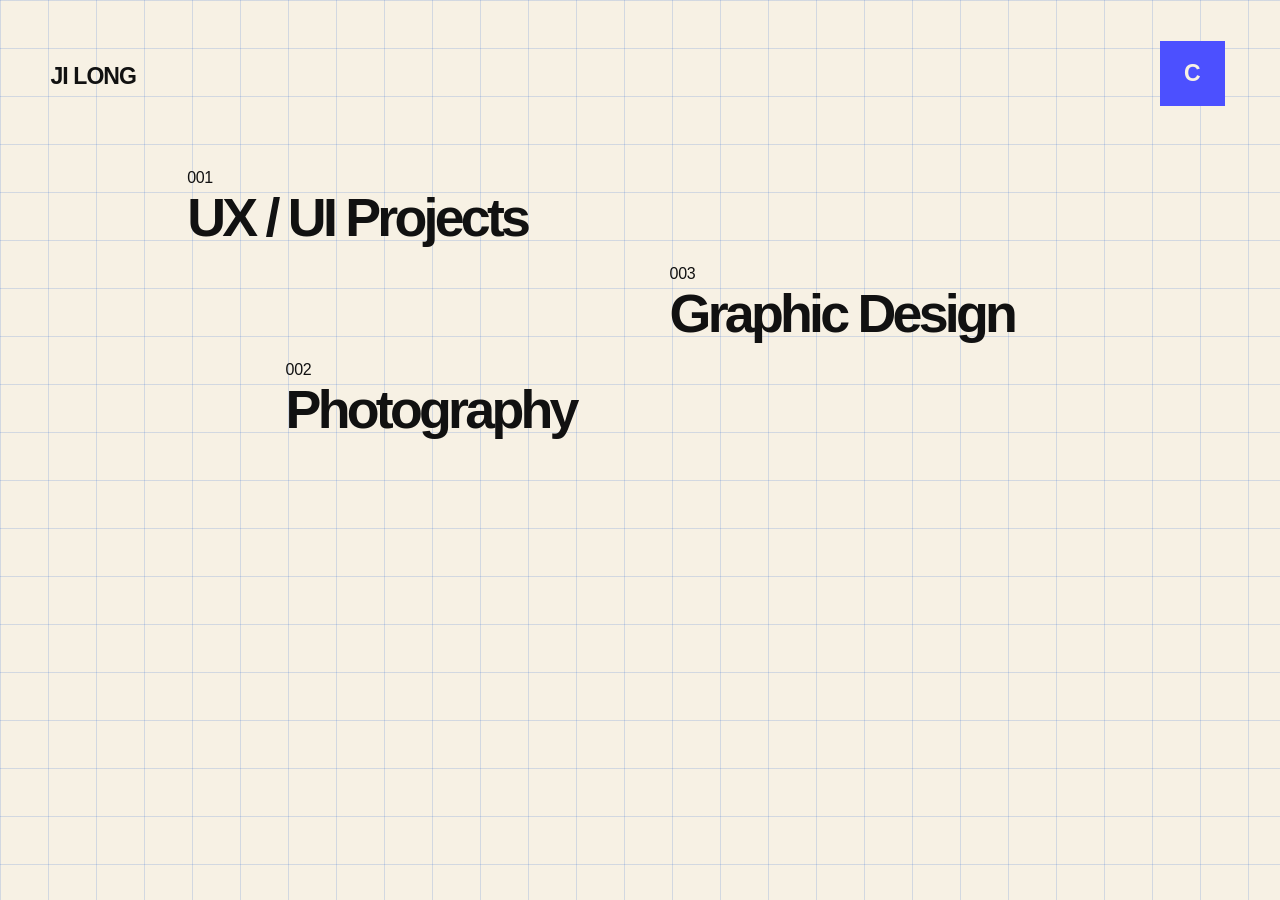
==== index.html @ 4d93b1fd "Upload portfolio.com" ====
<!doctype html>
<html lang="en">
  <head>
    <meta charset="UTF-8" />
    <meta name="viewport" content="width=device-width, initial-scale=1.0" />
    <title>Ji Long Portfolio</title>
    <link rel="stylesheet" href="./css/main.css" />
  </head>
  <body>
    <header class="site-header">
      <a href="index.html" class="site-logo" aria-label="Go to homepage">
        JI LONG
      </a>

      <a
        class="contact-button"
        href="mailto:lony98.a@gmail.com"
        aria-label="Contact Ji Long"
      >
        <span>C</span>
      </a>
    </header>

    <main class="home-page">
      <section class="home-field" aria-label="Portfolio sections">
        <a class="home-entry home-entry--ux" href="ux-ui.html" data-transition>
          <span class="entry-index">001</span>
          <span class="entry-title">UX / UI Projects</span>
        </a>

        <a class="home-entry home-entry--photo" href="photography.html">
          <span class="entry-index">002</span>
          <span class="entry-title">Photography</span>
        </a>

        <a
          class="home-entry home-entry--graphic"
          href="graphic-design.html"
          data-transition
        >
          <span class="entry-index">003</span>
          <span class="entry-title">Graphic Design</span>
        </a>

        <!-- <a class="home-entry home-entry--about" href="about.html">
          <span class="entry-index">004</span>
          <span class="entry-title">Social Media Manegement</span>
        </a> -->
      </section>
    </main>

    <script src="./js/main.js"></script>
  </body>
</html>
---- css/main.css ----
@charset "UTF-8";
/* ================================
   Main SCSS Entry
   这个文件只负责汇总，不建议直接在这里写大量样式。
   编译后输出到：css/main.css
================================ */
/* ================================
   Design Tokens
   全站统一设计变量：颜色、字体、网格、字号、动画时间
================================ */
:root {
  /* Colors */
  --color-bg: #f7f1e4;
  --color-text: #111111;
  --color-muted: rgba(17, 17, 17, 0.62);
  --color-grid: rgba(45, 100, 210, 0.18);
  --color-blue: #4c50ff;
  /* Font family */
  --font-main: "General Sans", "Inter", "Helvetica Neue", Arial, sans-serif;
  /* Layout */
  --grid-size: 48px;
  --contact-size: calc(var(--grid-size) * 1.35);
  /* Font sizes */
  --font-size-hero: clamp(4rem, 9vw, 9rem);
  --entry-title: clamp(2.8rem, 4.2vw, 4.8rem);
  --small-text: clamp(0.9rem, 1.25vw, 1.15rem);
  --font-size-meta: clamp(0.72rem, 0.75vw, 0.8rem);
  /* Transitions */
  --transition-fast: 180ms ease;
  --transition-slow: 600ms cubic-bezier(0.16, 1, 0.3, 1);
}

/* ================================
   SCSS aliases
   保留 $ 变量，方便旧页面继续使用
================================ */
@media (max-width: 900px) {
  :root {
    --grid-size: 36px;
    --contact-size: calc(var(--grid-size) * 1.35);
  }
}
@media (max-width: 560px) {
  :root {
    --grid-size: 32px;
  }
}
/* ================================
   Reset
   基础重置：避免不同浏览器默认样式影响布局
================================ */
*,
*::before,
*::after {
  box-sizing: border-box;
}

html {
  min-height: 100%;
  scroll-behavior: smooth;
}

/* ================================
   Base
   全站基础样式：body、链接、选中文字、减少动画偏好
================================ */
body {
  margin: 0;
  min-height: 100vh;
  color: var(--color-text);
  font-family: var(--font-main);
  background-color: var(--color-bg);
  background-image: linear-gradient(var(--color-grid) 1px, transparent 1px), linear-gradient(90deg, var(--color-grid) 1px, transparent 1px);
  background-size: var(--grid-size) var(--grid-size);
  overflow-x: hidden;
}

a {
  color: inherit;
  text-decoration: none;
}

::-moz-selection {
  background: var(--color-blue);
  color: var(--color-bg);
}

::selection {
  background: var(--color-blue);
  color: var(--color-bg);
}

@media (prefers-reduced-motion: reduce) {
  html {
    scroll-behavior: auto;
  }
}
/* ================================
   Header
   全站共用顶部区域：logo 与右上角 contact button 容器
================================ */
.site-header {
  position: fixed;
  inset: 0 0 auto 0;
  z-index: 30;
  width: 100%;
  height: calc(var(--grid-size) * 2.5);
  pointer-events: none;
}

.site-logo {
  position: absolute;
  top: calc(var(--grid-size) * 1.35);
  left: calc(var(--grid-size) * 1.05);
  display: inline-flex;
  align-items: center;
  justify-content: center;
  color: var(--color-text);
  font-size: calc(var(--grid-size) * 0.48);
  font-weight: 700;
  letter-spacing: -0.04em;
  line-height: 1;
  text-transform: uppercase;
  pointer-events: auto;
}

@media (max-width: 900px) {
  .site-header {
    height: calc(var(--grid-size) * 3.2);
  }
  .site-logo {
    top: calc(var(--grid-size) * 1.2);
    left: var(--grid-size);
    font-size: calc(var(--grid-size) * 0.38);
  }
}
@media (max-width: 560px) {
  .site-logo {
    left: var(--grid-size);
  }
}
/* ================================
   Contact Button
   全站共用组件：右上角 contact 按钮与 hover 动画
================================ */
.contact-button {
  position: absolute;
  top: calc(var(--grid-size) * 0.85);
  right: calc(var(--grid-size) * 1.15);
  width: var(--contact-size);
  height: var(--contact-size);
  display: flex;
  align-items: center;
  justify-content: center;
  overflow: hidden;
  border: 1px solid var(--color-blue);
  color: var(--color-bg);
  font-size: calc(var(--grid-size) * 0.48);
  font-weight: 700;
  line-height: 1;
  text-transform: uppercase;
  transition: color var(--transition-slow);
  pointer-events: auto;
}

.contact-button::before {
  content: "";
  position: absolute;
  inset: 0;
  z-index: -1;
  background: var(--color-blue);
  transform: translateY(0);
  transition: transform var(--transition-slow);
}

.contact-button span {
  position: relative;
  z-index: 1;
}

.contact-button:hover {
  color: var(--color-blue);
}

.contact-button:hover::before {
  transform: translateY(-100%);
}

@media (max-width: 900px) {
  .contact-button {
    top: var(--grid-size);
    right: var(--grid-size);
  }
}
@media (max-width: 560px) {
  .contact-button {
    right: var(--grid-size);
  }
}
/* ================================
   Page Transition
   全站共用页面转场：鼠标位置方块扩展 / 新页面缩回
================================ */
.transition-block {
  position: fixed;
  z-index: 9999;
  left: var(--transition-x, 50vw);
  top: var(--transition-y, 50vh);
  width: var(--grid-size);
  height: var(--grid-size);
  background: var(--color-blue);
  pointer-events: none;
  transform: translate(-50%, -50%);
  transform-origin: center;
  will-change: left, top, width, height, opacity;
}

/* Leave: mouse position small block → fullscreen blue mask */
.transition-block.is-expanding {
  animation: block-expand 420ms cubic-bezier(0.76, 0, 0.24, 1) forwards;
}

/* Enter: keep the new page covered by a fullscreen blue mask first */
.transition-block.is-fullscreen {
  left: 50vw;
  top: 50vh;
  width: 120vw;
  height: 120vh;
  opacity: 1;
}

/* Enter: fullscreen blue mask → shrink back to the saved mouse position */
.transition-block.is-fullscreen.is-shrinking {
  animation: block-shrink 520ms cubic-bezier(0.76, 0, 0.24, 1) forwards;
}

@keyframes block-expand {
  from {
    left: var(--transition-x, 50vw);
    top: var(--transition-y, 50vh);
    width: var(--grid-size);
    height: var(--grid-size);
    opacity: 1;
  }
  to {
    left: 50vw;
    top: 50vh;
    width: 120vw;
    height: 120vh;
    opacity: 1;
  }
}
@keyframes block-shrink {
  from {
    left: 50vw;
    top: 50vh;
    width: 120vw;
    height: 120vh;
    opacity: 1;
  }
  to {
    left: var(--transition-x, 50vw);
    top: var(--transition-y, 50vh);
    width: var(--grid-size);
    height: var(--grid-size);
    opacity: 0;
  }
}
.is-entering-page .page-content {
  opacity: 0;
  transform: translateY(calc(var(--grid-size) * 0.45));
}

.page-content.is-visible {
  opacity: 1;
  transform: translateY(0);
  transition: opacity 520ms ease, transform 700ms cubic-bezier(0.16, 1, 0.3, 1);
}

.site-footer {
  position: relative;
  z-index: 1;
  min-height: 72vh;
  margin-top: calc(var(--grid-size) * 2.5);
  padding: calc(var(--grid-size) * 1.4) calc(var(--grid-size) * 1.2);
  color: var(--color-bg);
  background-color: var(--color-blue);
  overflow: hidden;
}

.site-footer::before {
  content: "";
  position: absolute;
  inset: 0;
  background-image: linear-gradient(rgba(247, 241, 228, 0.18) 1px, transparent 1px), linear-gradient(90deg, rgba(247, 241, 228, 0.18) 1px, transparent 1px);
  background-size: var(--grid-size) var(--grid-size);
  pointer-events: none;
  z-index: 0;
}

.footer-inner {
  position: relative;
  z-index: 1;
  min-height: calc(72vh - var(--grid-size) * 2.8);
  display: grid;
  grid-template-columns: 1.2fr 0.8fr;
  grid-template-rows: 1fr auto;
  -moz-column-gap: calc(var(--grid-size) * 2);
       column-gap: calc(var(--grid-size) * 2);
}

.footer-left {
  grid-column: 1;
  grid-row: 1/span 2;
  display: flex;
  flex-direction: column;
  justify-content: flex-end;
  gap: calc(var(--grid-size) * 1.2);
}

.footer-right {
  grid-column: 2;
  grid-row: 1;
  align-self: start;
  justify-self: end;
  width: min(420px, 100%);
  padding-top: calc(var(--grid-size) * 0.8);
}

.footer-label {
  margin: 0 0 calc(var(--grid-size) * 0.45);
  font-size: clamp(0.85rem, 1vw, 1rem);
  line-height: 1;
  letter-spacing: 0.22em;
  text-transform: uppercase;
  opacity: 0.72;
}

.footer-socials {
  display: flex;
  flex-direction: column;
  gap: calc(var(--grid-size) * 0.15);
}

.footer-socials a {
  display: inline-flex;
  align-items: center;
  gap: 0.35em;
  width: -moz-fit-content;
  width: fit-content;
  font-size: clamp(1.5rem, 2.2vw, 2.6rem);
  line-height: 1.1;
  font-weight: 800;
  letter-spacing: 0.14em;
  text-transform: uppercase;
  color: var(--color-bg);
  opacity: 0.86;
  transition: transform 180ms ease, opacity 180ms ease;
}

.footer-socials a:hover {
  transform: translateX(8px);
  opacity: 1;
}

.footer-socials span {
  font-size: 0.9em;
  line-height: 1;
}

.footer-copy {
  margin: 0;
  font-size: clamp(0.85rem, 1.1vw, 1.05rem);
  line-height: 1.2;
  letter-spacing: 0.24em;
  text-transform: uppercase;
  opacity: 0.78;
}

.footer-title {
  margin: 0;
  max-width: 11ch;
  font-size: clamp(4rem, 11vw, 13rem);
  line-height: 0.86;
  font-weight: 800;
  letter-spacing: -0.06em;
  color: var(--color-bg);
}

.reveal {
  opacity: 0;
  transform: translateY(32px);
  transition: opacity 0.8s ease, transform 0.8s ease;
  will-change: opacity, transform;
}

.reveal.is-visible {
  opacity: 1;
  transform: translateY(0);
}

.back-to-top {
  display: block;
  width: calc(22% - 4rem);
  max-width: none;
  margin: 3rem auto 0;
  padding: 1rem 1.5rem;
  border: none;
  border-radius: 0;
  background: var(--color-blue);
  color: var(--color-background);
  font-family: inherit;
  font-size: var(--small-text);
  color: white;
  font-weight: 700;
  line-height: 1;
  text-align: center;
  cursor: pointer;
  transition: transform 0.3s ease, background 0.3s ease, color 0.3s ease;
}

.back-to-top:hover {
  transform: translateY(-0.25rem);
  background: var(--color-background);
  color: var(--color-blue);
  outline: 1px solid var(--color-blue);
}

/* 手机版暂时不用 */
@media (max-width: 768px) {
  .back-to-top {
    display: none;
  }
}
/* ================================
   Home Page
   index.html 专属：首页作品入口的自由排版
================================ */
.home-page {
  min-height: 100vh;
  padding: 0;
}

.home-field {
  position: relative;
  min-height: 100vh;
}

.home-entry {
  position: absolute;
  display: inline-flex;
  flex-direction: column;
  gap: calc(var(--grid-size) * 0.12);
  padding: 0;
  border: 0;
  border-radius: 0;
  opacity: 0;
  transform: translateY(calc(var(--grid-size) * 0.55));
  animation: entry-rise 520ms cubic-bezier(0.16, 1, 0.3, 1) forwards;
  transition: transform var(--transition-slow);
}

.home-entry:hover {
  transform: translateY(calc(var(--grid-size) * -0.12));
}

.home-entry:hover .entry-index,
.home-entry:hover .entry-title {
  color: var(--color-blue);
}

.home-entry--ux {
  left: calc(var(--grid-size) * 3.9);
  top: calc(var(--grid-size) * 3.55);
  animation-delay: 80ms;
}

.home-entry--photo {
  left: calc(var(--grid-size) * 5.95);
  top: calc(var(--grid-size) * 7.55);
  animation-delay: 160ms;
}

.home-entry--graphic {
  left: calc(var(--grid-size) * 13.95);
  top: calc(var(--grid-size) * 5.55);
  animation-delay: 240ms;
}

.home-entry--about {
  left: calc(var(--grid-size) * 15.95);
  top: calc(var(--grid-size) * 9.55);
  animation-delay: 320ms;
}

.entry-index {
  font-size: var(--small-text);
  font-weight: 400;
  letter-spacing: -0.02em;
  line-height: 1;
  color: var(--color-text);
  transition: color var(--transition-fast);
}

.entry-title {
  font-size: var(--entry-title);
  font-weight: 700;
  line-height: 0.95;
  letter-spacing: -0.07em;
  transition: color var(--transition-fast);
}

.entry-desc {
  display: none;
}

.home-note {
  display: none;
}

@keyframes entry-rise {
  0% {
    opacity: 0;
    transform: translateY(calc(var(--grid-size) * 0.55));
  }
  100% {
    opacity: 1;
    transform: translateY(0);
  }
}
@media (prefers-reduced-motion: reduce) {
  .home-entry {
    opacity: 1;
    transform: none;
    animation: none;
  }
}
@media (max-width: 900px) {
  .home-page {
    padding: calc(var(--grid-size) * 4) var(--grid-size) var(--grid-size);
  }
  .home-field {
    min-height: auto;
    display: flex;
    flex-direction: column;
    gap: calc(var(--grid-size) * 0.75);
  }
  .home-entry,
  .home-entry--ux,
  .home-entry--photo,
  .home-entry--graphic,
  .home-entry--about {
    position: relative;
    left: auto;
    top: auto;
    width: 100%;
    padding: calc(var(--grid-size) * 0.45) 0;
    border-top: 1px solid rgba(17, 17, 17, 0.18);
  }
  .home-entry:last-of-type {
    border-bottom: 1px solid rgba(17, 17, 17, 0.18);
  }
}
/* ================================
   Main SCSS Entry
   这个文件只负责汇总，不建议直接在这里写大量样式。
   编译后输出到：css/main.css
================================ */
/* ================================
   Category / Project Index Page
   分类页共用：例如 ux-ui.html，未来也可用于 photography / graphic-design
================================ */
.project-index-page {
  background-color: var(--color-bg);
  background-image: none;
}

.project-index-page::before {
  content: "";
  position: fixed;
  inset: 0;
  background-image: linear-gradient(var(--color-grid) 1px, transparent 1px), linear-gradient(90deg, var(--color-grid) 1px, transparent 1px);
  background-size: var(--grid-size) var(--grid-size);
  pointer-events: none;
  z-index: 0;
}

.work-page {
  position: relative;
  z-index: 1;
  min-height: 100vh;
  padding: calc(var(--grid-size) * 3.2) calc(var(--grid-size) * 3.9) calc(var(--grid-size) * 1.5);
}

.back-button {
  border: 0;
  padding: 0;
  margin: 0;
  background: transparent;
  color: var(--color-blue);
  font-family: var(--font-main);
  font-size: clamp(2rem, 3vw, 3.2rem);
  line-height: 1;
  cursor: pointer;
  transition: transform 180ms ease, color 180ms ease;
}

.back-button:hover {
  transform: translateX(-6px);
  color: var(--color-text);
}

.back-button:focus-visible {
  outline: 2px solid var(--color-blue);
  outline-offset: 6px;
}

.work-hero h1 {
  margin: 0;
  color: var(--color-text);
  font-size: var(--font-size-hero);
  font-weight: 700;
  line-height: 0.9;
  letter-spacing: -0.08em;
}

.work-intro {
  max-width: calc(var(--grid-size) * 8);
  margin: calc(var(--grid-size) * 0.55) 0 0;
  color: var(--color-muted);
  font-size: var(--small-text);
  line-height: 1.4;
}

.project-list {
  position: relative;
  width: min(760px, 100%);
  margin-top: calc(var(--grid-size) * 1.8);
}

.project-row {
  display: grid;
  position: relative;
  grid-template-columns: calc(var(--grid-size) * 1.1) 1fr;
  padding: calc(var(--grid-size) * 0.35) 0;
  transition: color var(--transition-fast), transform var(--transition-slow);
}

.project-preview {
  position: fixed;
  /* 位置：更靠上、更靠右 */
  top: -15vh;
  right: -18vw;
  /* 尺寸：限制在一个稳定的方框里 */
  width: clamp(300px, 28vw, 460px);
  height: auto;
  -o-object-fit: cover;
     object-fit: cover;
  -o-object-position: center;
     object-position: center;
  pointer-events: none;
  z-index: 20;
  /* 方框视觉 */
  display: block;
  background: var(--color-bg);
  opacity: 0;
  clip-path: inset(0 100% 0 0);
  transition: clip-path 560ms cubic-bezier(0.16, 1, 0.3, 1), opacity 0ms linear 560ms;
}

.project-row:hover .project-preview {
  opacity: 1;
  clip-path: inset(0 0 0 0);
  transition: clip-path 560ms cubic-bezier(0.16, 1, 0.3, 1), opacity 0ms linear 0ms;
}

.project-row span {
  font-size: var(--small-text);
  font-weight: 400;
}

.project-row strong {
  font-size: var(--entry-title);
  line-height: 1;
  letter-spacing: -0.08em;
}

.project-row:hover {
  color: var(--color-blue);
  transform: translateX(calc(var(--grid-size) * 0.18));
}

@media (max-width: 900px) {
  .work-page {
    padding: calc(var(--grid-size) * 4) var(--grid-size) var(--grid-size);
  }
  .work-hero h1 {
    font-size: clamp(3rem, 18vw, 6rem);
  }
  .project-list {
    margin-top: calc(var(--grid-size) * 1.2);
  }
  .project-preview {
    display: none;
  }
}
.graphic-design-page {
  background-color: var(--color-bg);
  background-image: none;
}

.graphic-design-page::before {
  content: "";
  position: fixed;
  inset: 0;
  background-image: linear-gradient(var(--color-grid) 1px, transparent 1px), linear-gradient(90deg, var(--color-grid) 1px, transparent 1px);
  background-size: var(--grid-size) var(--grid-size);
  pointer-events: none;
  z-index: 0;
}

.graphic-page {
  position: relative;
  z-index: 1;
  min-height: 100vh;
  padding: calc(var(--grid-size) * 3.2) calc(var(--grid-size) * 1.9) calc(var(--grid-size) * 1.5);
}

.graphic-hero {
  display: grid;
  grid-template-columns: calc(var(--grid-size) * 2.2) minmax(0, 1fr);
  -moz-column-gap: calc(var(--grid-size) * 0.7);
       column-gap: calc(var(--grid-size) * 0.7);
  align-items: start;
  margin-bottom: calc(var(--grid-size) * 1.2);
}

.graphic-hero .back-button {
  grid-column: 1;
  grid-row: 1;
  width: -moz-fit-content;
  width: fit-content;
  color: var(--color-blue);
}

.graphic-hero h1 {
  grid-column: 2;
  grid-row: 1;
  margin: 0;
  font-size: var(--font-size-hero);
  line-height: 0.9;
  letter-spacing: -0.08em;
  color: var(--color-blue);
}

.graphic-intro {
  grid-column: 2;
  grid-row: 2;
  max-width: 520px;
  margin: calc(var(--grid-size) * 0.55) 0 0;
  font-size: var(--small-text);
  line-height: 1.45;
  color: var(--color-muted);
}

/* ================================
   Graphic Design Scrapbook Stack
================================ */
.poster-grid {
  position: relative;
  isolation: isolate;
  width: min(100%, var(--grid-size) * 22);
  height: clamp(760px, 82vw, 1080px);
  margin: calc(var(--grid-size) * 2.4) auto calc(var(--grid-size) * 2.8);
}

.poster-card {
  position: absolute;
  left: var(--x, 0);
  top: var(--y, 0);
  z-index: var(--z, 1);
  width: clamp(190px, 21vw, 320px);
  aspect-ratio: 3/4;
  overflow: visible;
  cursor: pointer;
  transform: rotate(var(--r, 0deg));
  transform-origin: center center;
  transition: transform 520ms cubic-bezier(0.16, 1, 0.3, 1), filter 520ms cubic-bezier(0.16, 1, 0.3, 1);
}

.poster-card::before {
  content: "";
  position: absolute;
  inset: -7px;
  z-index: -1;
  transform: rotate(0deg);
  pointer-events: none;
}

.poster-card:hover,
.poster-card.is-active {
  z-index: 999;
  transform: translateY(-18px) rotate(var(--r, 0deg)) scale(1.045);
}

.poster-card:hover .poster-image,
.poster-card.is-active .poster-image {
  filter: saturate(1.04) contrast(1.02);
}

.poster-image {
  display: block;
  width: 100%;
  height: 100%;
  transition: box-shadow 520ms cubic-bezier(0.16, 1, 0.3, 1), filter 520ms cubic-bezier(0.16, 1, 0.3, 1);
}

@media (max-width: 1024px) {
  .graphic-page {
    padding-inline: calc(var(--grid-size) * 1.1);
  }
  .poster-grid {
    height: clamp(700px, 96vw, 900px);
  }
  .poster-card {
    width: clamp(170px, 26vw, 280px);
  }
}
@media (max-width: 768px) {
  .graphic-page {
    padding: calc(var(--grid-size) * 2.4) calc(var(--grid-size) * 0.6) calc(var(--grid-size) * 1.2);
  }
  .graphic-hero {
    grid-template-columns: 1fr;
    row-gap: calc(var(--grid-size) * 0.45);
  }
  .graphic-hero .back-button,
  .graphic-hero h1,
  .graphic-intro {
    grid-column: 1;
  }
  .graphic-hero h1 {
    font-size: clamp(3.5rem, 18vw, 6.8rem);
  }
  /* Mobile keeps the previous clear vertical layout, but without cover-click logic. */
  .poster-grid {
    display: grid;
    grid-template-columns: 1fr;
    gap: calc(var(--grid-size) * 0.8);
    width: 100%;
    height: auto;
    margin-top: calc(var(--grid-size) * 1.6);
  }
  .poster-card {
    position: relative;
    left: auto;
    top: auto;
    z-index: 1;
    width: 100%;
    aspect-ratio: 3/4.15;
    transform: none;
    cursor: default;
  }
  .poster-card::before {
    display: none;
  }
  .poster-card:hover,
  .poster-card.is-active {
    z-index: 1;
    transform: none;
  }
}
.photo-grid {
  position: relative;
  isolation: isolate;
  display: grid;
  grid-template-columns: repeat(3, minmax(0, 1fr));
  gap: calc(var(--grid-size) * 0.6);
  margin-top: calc(var(--grid-size) * 1.8);
  margin-bottom: calc(var(--grid-size) * 2.5);
}

.photo-card {
  position: relative;
  z-index: 1;
  aspect-ratio: 1/1;
  overflow: hidden;
  background: #b3b3b3;
  cursor: pointer;
}

.photo-image {
  position: absolute;
  inset: 0;
  width: 100%;
  height: 100%;
  display: block;
  -o-object-fit: cover;
     object-fit: cover;
  transform: scale(1.04);
  transition: transform 0.5s ease;
}

.photo-cover {
  position: absolute;
  inset: 0;
  z-index: 2;
  display: flex;
  align-items: center;
  justify-content: center;
  background: #5b3cff;
  transform: translateY(-105%);
  animation: photoCoverIn 0.52s cubic-bezier(0.65, 0, 0.35, 1) forwards;
  transition: transform 0.42s cubic-bezier(0.22, 1, 0.36, 1), opacity 0.28s ease;
}

.photo-cover span {
  color: #ffffff;
  font-size: var(--font-size-meta);
  font-weight: 700;
  letter-spacing: 0.08em;
}

.photo-card:hover .photo-image {
  transform: scale(1);
}

.photo-card:hover .photo-cover {
  opacity: 0;
  transform: translateY(-105%);
}

/* 中心向外的波浪盖上顺序 */
.photo-card:nth-child(5) .photo-cover {
  animation-delay: 0.08s;
}

.photo-card:nth-child(2) .photo-cover {
  animation-delay: 0.14s;
}

.photo-card:nth-child(4) .photo-cover {
  animation-delay: 0.2s;
}

.photo-card:nth-child(6) .photo-cover {
  animation-delay: 0.26s;
}

.photo-card:nth-child(8) .photo-cover {
  animation-delay: 0.32s;
}

.photo-card:nth-child(1) .photo-cover {
  animation-delay: 0.38s;
}

.photo-card:nth-child(3) .photo-cover {
  animation-delay: 0.44s;
}

.photo-card:nth-child(7) .photo-cover {
  animation-delay: 0.5s;
}

.photo-card:nth-child(9) .photo-cover {
  animation-delay: 0.56s;
}

@keyframes photoCoverIn {
  0% {
    transform: translateY(-105%);
  }
  100% {
    transform: translateY(0);
  }
}
@media (max-width: 768px) {
  .photo-grid {
    grid-template-columns: 1fr;
    gap: calc(var(--grid-size) * 0.8);
  }
}
/* ================================
   Main SCSS Entry
   这个文件只负责汇总，不建议直接在这里写大量样式。
   编译后输出到：css/main.css
================================ */
.antenna-page {
  width: 100%;
  min-height: 100vh;
  padding: 32px 0 96px;
  background-color: #f7f3e8;
  background-image: linear-gradient(rgba(0, 0, 0, 0.035) 1px, transparent 1px), linear-gradient(90deg, rgba(0, 0, 0, 0.035) 1px, transparent 1px);
  background-size: 24px 24px;
  color: #111;
}

.antenna-hero,
.antenna-intro,
.antenna-storyboard,
.antenna-ux,
.antenna-results {
  width: min(72vw, 880px);
  margin: 0 auto;
}

.media-placeholder {
  display: flex;
  align-items: center;
  justify-content: center;
}

.antenna-section-label {
  margin-top: 64px;
}
.antenna-section-label h2 {
  margin: 0 0 12px;
  font-size: var(--small-text);
  font-weight: 600;
  letter-spacing: 0.04em;
  text-transform: uppercase;
}
.antenna-section-label p {
  margin: 0;
  font-size: var(--small-text);
  line-height: 1.65;
}

.antenna-hero {
  padding-top: 24px;
}

.antenna-heading {
  margin-bottom: 64px;
}
.antenna-heading h1 {
  margin: 0 0 20px;
  color: #263cff;
  font-size: var(--entry-title);
  line-height: 0.95;
  font-weight: 700;
  letter-spacing: -0.05em;
}

.antenna-meta {
  display: grid;
  grid-template-columns: minmax(0, 1fr) 128px 12vw;
  -moz-column-gap: 72px;
       column-gap: 72px;
  width: 100%;
  margin-top: 32px;
}

.antenna-meta__item {
  display: flex;
  flex-direction: column;
  gap: 8px;
}

.antenna-meta__label {
  display: block;
  font-size: var(--font-size-meta);
  font-weight: 400;
  letter-spacing: 0.02em;
  color: rgba(17, 17, 17, 0.6);
  text-transform: uppercase;
}

.antenna-meta__value {
  display: block;
  font-size: var(--font-size-meta);
  line-height: 1.05;
  font-weight: 400;
  letter-spacing: -0.04em;
  color: #000;
}

.antenna-meta__item--years {
  align-items: flex-start;
}

.antenna-intro {
  margin-top: 64px;
  gap: 72px;
  display: grid;
  grid-template-columns: repeat(2, minmax(0, 1fr));
}

.antenna-text-block h2 {
  margin: 0 0 12px;
  font-size: var(--small-text);
  font-weight: 600;
  letter-spacing: 0.04em;
  text-transform: uppercase;
}
.antenna-text-block p {
  margin: 0;
  font-size: var(--small-text);
  line-height: 1.65;
}

.antenna-storyboard {
  width: min(72vw, 72vh);
  margin: 64px auto 0;
  display: grid;
  grid-template-columns: repeat(2, minmax(0, 1fr));
  gap: 8px;
}

.antenna-storyboard figure {
  margin: 0;
  aspect-ratio: 4/3;
  overflow: hidden;
  background: #b3b3b3;
}

.antenna-storyboard img {
  width: 100%;
  height: 100%;
  display: block;
  -o-object-fit: cover;
     object-fit: cover;
}

.antenna-ux {
  margin-top: 64px;
}

.antenna-ux-grid {
  display: grid;
  grid-template-columns: repeat(2, 1fr);
  gap: 28px;
}
.antenna-ux-grid img {
  width: 100%;
  height: 100%;
  display: block;
  -o-object-fit: cover;
     object-fit: cover;
}

.antenna-ux-grid-2 {
  display: grid;
  margin-top: 64px;
  gap: 28px;
}
.antenna-ux-grid-2 figure {
  margin: 0;
  width: 70%;
  justify-self: center;
  overflow: hidden;
}
.antenna-ux-grid-2 img {
  width: 100%;
  height: auto;
  display: block;
  -o-object-fit: cover;
     object-fit: cover;
}

.antenna-results {
  margin-top: 64px;
}

.antenna-exhibition {
  width: min(92vw, 1120px);
  margin: 48px auto 0;
  display: grid;
  grid-template-columns: minmax(0, 1fr) 150px;
  gap: 18px;
  align-items: stretch;
}

.antenna-exhibition-grid {
  display: grid;
  grid-template-columns: repeat(12, minmax(0, 1fr));
  grid-template-rows: 320px 320px;
  gap: 18px;
}

.antenna-exhibition-grid figure {
  margin: 0;
  overflow: hidden;
  background: #b3b3b3;
}

.antenna-exhibition-grid figure:nth-child(1) {
  grid-column: 1/span 3;
  grid-row: 1;
}

.antenna-exhibition-grid figure:nth-child(2) {
  grid-column: 4/span 6;
  grid-row: 1;
}

.antenna-exhibition-grid figure:nth-child(3) {
  grid-column: 10/span 3;
  grid-row: 1;
}

.antenna-exhibition-grid figure:nth-child(4) {
  grid-column: 1/span 7;
  grid-row: 2;
}

.antenna-exhibition-grid figure:nth-child(5) {
  grid-column: 8/span 5;
  grid-row: 2;
}

.antenna-exhibition-grid img {
  width: 100%;
  height: 100%;
  display: block;
  -o-object-fit: cover;
     object-fit: cover;
}

.antenna-exhibition-title {
  display: flex;
  flex-direction: column;
  justify-content: flex-end;
  align-items: flex-start;
  gap: 12px;
  padding-bottom: 4px;
}

.antenna-exhibition-title span {
  display: block;
  writing-mode: vertical-rl;
  text-orientation: mixed;
  font-size: 4.5rem;
  line-height: 0.78;
  font-weight: 800;
  letter-spacing: -0.08em;
  color: #111;
}

@media (max-width: 900px) {
  .antenna-hero,
  .antenna-intro,
  .antenna-storyboard,
  .antenna-ux,
  .antenna-results {
    width: min(86vw, 720px);
  }
  .antenna-youtube {
    width: min(86vw, 720px);
    margin-top: 56px;
  }
  .antenna-meta {
    grid-template-columns: minmax(0, 1fr) 128px 8vw;
    -moz-column-gap: 48px;
         column-gap: 48px;
  }
  .antenna-intro {
    gap: 40px;
  }
  .antenna-storyboard {
    width: min(72vw, 640px);
  }
  .antenna-ux-grid-2 {
    gap: 24px;
  }
  .antenna-ux-grid-2 figure {
    width: 80%;
  }
  .antenna-exhibition {
    width: min(92vw, 920px);
    grid-template-columns: 1fr;
  }
  .antenna-exhibition-grid {
    grid-template-rows: 260px 260px;
    gap: 14px;
  }
}
@media (max-width: 640px) {
  .antenna-page {
    padding: 24px 0 72px;
    background-size: 20px 20px;
  }
  .antenna-hero,
  .antenna-intro,
  .antenna-storyboard,
  .antenna-ux,
  .antenna-results {
    width: calc(100% - 40px);
  }
  .antenna-heading {
    margin-bottom: 40px;
  }
  .antenna-meta {
    grid-template-columns: 1fr;
    row-gap: 20px;
    -moz-column-gap: 0;
         column-gap: 0;
    margin-top: 28px;
  }
  .antenna-meta__item {
    gap: 6px;
  }
  .antenna-youtube {
    width: calc(100% - 40px);
    margin-top: 48px;
  }
  .antenna-intro {
    grid-template-columns: 1fr;
    gap: 32px;
    margin-top: 48px;
  }
  .antenna-storyboard {
    width: calc(100% - 40px);
    grid-template-columns: repeat(2, minmax(0, 1fr));
    gap: 8px;
    margin-top: 48px;
  }
  .antenna-storyboard figure {
    aspect-ratio: 4/3;
  }
  .antenna-storyboard img {
    width: 100%;
    height: 100%;
    -o-object-fit: cover;
       object-fit: cover;
  }
  .antenna-ux {
    margin-top: 48px;
  }
  .antenna-section-label {
    margin-top: 48px;
  }
  .antenna-ux-grid-2 {
    grid-template-columns: 1fr;
    gap: 28px;
    margin-top: 40px;
  }
  .antenna-ux-grid-2 figure {
    width: 100%;
    justify-self: center;
  }
  .antenna-ux-grid-2 img {
    width: 100%;
    height: auto;
    display: block;
    -o-object-fit: contain;
       object-fit: contain;
  }
  .antenna-results {
    margin-top: 48px;
  }
  .antenna-exhibition {
    width: calc(100% - 40px);
    margin-top: 40px;
    grid-template-columns: 1fr;
    gap: 12px;
  }
  .antenna-exhibition-grid {
    grid-template-columns: 1fr;
    grid-template-rows: none;
    gap: 12px;
  }
  .antenna-exhibition-grid figure,
  .antenna-exhibition-grid figure:nth-child(1),
  .antenna-exhibition-grid figure:nth-child(2),
  .antenna-exhibition-grid figure:nth-child(3),
  .antenna-exhibition-grid figure:nth-child(4),
  .antenna-exhibition-grid figure:nth-child(5) {
    grid-column: auto;
    grid-row: auto;
    aspect-ratio: 4/3;
  }
  .antenna-exhibition-grid img {
    width: 100%;
    height: 100%;
    -o-object-fit: cover;
       object-fit: cover;
  }
}
.shallwecook-storyboard {
  display: grid;
  margin-top: 64px;
}
.shallwecook-storyboard figure {
  margin: 0;
  width: 70%;
  justify-self: center;
  overflow: hidden;
}
.shallwecook-storyboard img {
  width: 100%;
  height: auto;
  display: block;
  -o-object-fit: cover;
     object-fit: cover;
}

/* ================================
   Main SCSS Entry
   这个文件只负责汇总，不建议直接在这里写大量样式。
   编译后输出到：css/main.css
================================ */
.aqua-intro,
.aqua-section {
  width: 100%;
  margin-inline: auto;
}

.aqua-intro {
  margin-top: 64px;
  width: min(72vw, 880px);
}
.aqua-intro__text {
  font-size: var(--small-text);
  line-height: 1.45;
  font-weight: 600;
}

.aqua-hero-visual {
  display: grid;
  grid-template-columns: minmax(0, 2.1fr) minmax(8rem, 0.8fr);
  align-items: center;
  gap: 2rem;
  margin-top: 64px;
}
.aqua-hero-visual__banner {
  aspect-ratio: 14.8/7;
  overflow: hidden;
}
.aqua-hero-visual__banner img {
  width: 100%;
  height: 100%;
  display: block;
  -o-object-fit: cover;
     object-fit: cover;
}
.aqua-hero-visual__icon {
  width: min(12rem, 100%);
  justify-self: end;
  overflow: hidden;
}
.aqua-hero-visual__icon img {
  width: 100%;
  display: block;
}

.aqua-section {
  margin-top: 64px;
}
.aqua-section__title {
  margin: 0 0 1rem;
  font-size: var(--font-size-meta);
  line-height: 1;
  font-weight: 500;
  text-transform: uppercase;
  letter-spacing: 0.03em;
}
.aqua-section__body {
  max-width: 64rem;
  margin: 0;
  font-size: var(--small-text);
  line-height: 1.55;
}

.aqua-centered-image {
  margin-inline: auto;
}
.aqua-centered-image img {
  width: 100%;
  display: block;
}
.aqua-centered-image--screens {
  width: min(34rem, 100%);
  margin-top: 64px;
}
.aqua-centered-image--storyboard {
  width: min(24rem, 100%);
  margin-top: 64px;
}

.aqua-insights__list {
  max-width: 48rem;
  margin: 0;
  padding-left: 1rem;
}
.aqua-insights__list li {
  font-size: var(--small-text);
  line-height: 1.55;
}

.aqua-feature-grid {
  display: grid;
  grid-template-columns: repeat(3, 1fr);
  gap: 1rem;
}

.aqua-feature-card {
  min-height: 11.5rem;
  padding: 1.1rem;
  border: 0.1rem solid var(--color-blue);
}
.aqua-feature-card h3 {
  margin: 0 0 0.8rem;
  font-size: var(--small-text);
  line-height: 1.2;
  font-weight: 700;
}
.aqua-feature-card p {
  margin: 0;
  font-size: var(--small-text);
  line-height: 1.45;
}

.aqua-screen-grid {
  display: grid;
  grid-template-columns: repeat(3, minmax(0, 1fr));
  align-items: start;
  gap: 2rem;
  margin-top: 1rem;
}
.aqua-screen-grid img {
  width: 100%;
  display: block;
}

.aqua-guidance {
  margin-bottom: 5rem;
}
.aqua-guidance__layout {
  display: grid;
  grid-template-columns: minmax(12rem, 0.8fr) minmax(0, 2fr);
  gap: 3rem;
  align-items: end;
}
.aqua-guidance__type {
  max-width: 16rem;
}
.aqua-guidance__type p:not(.aqua-guidance__font) {
  margin: 0;
  font-size: var(--font-size-meta);
  line-height: 1.45;
}
.aqua-guidance__font {
  margin: 0 0 1rem;
  font-family: Arial, sans-serif;
  font-size: clamp(3.5rem, 8vw, 6rem);
  line-height: 0.9;
}
.aqua-guidance__palette {
  display: grid;
  grid-template-columns: repeat(2, minmax(9rem, 1fr));
  gap: 2rem;
}

.aqua-palette {
  display: grid;
  grid-template-rows: repeat(4, 4.7rem);
}
.aqua-palette div {
  position: relative;
  display: flex;
  align-items: flex-end;
  justify-content: flex-end;
  padding: 0.35rem;
}
.aqua-palette span {
  padding: 0.15rem 0.35rem;
  border: 0.06rem solid currentColor;
  font-size: var(--font-size-meta);
  line-height: 1;
}
.aqua-palette--blue div:nth-child(1) {
  background: #235d97;
  color: #ffffff;
}
.aqua-palette--blue div:nth-child(2) {
  background: #5fc8dc;
}
.aqua-palette--blue div:nth-child(3) {
  background: #8ddfea;
}
.aqua-palette--blue div:nth-child(4) {
  background: #dff8ff;
}
.aqua-palette--warm div:nth-child(1) {
  background: #f4bb94;
}
.aqua-palette--warm div:nth-child(2) {
  background: #fff67a;
}
.aqua-palette--warm div:nth-child(3) {
  background: #5a5a5a;
  color: #ffffff;
}
.aqua-palette--warm div:nth-child(4) {
  background: #ededed;
}

@media (max-width: 900px) {
  .aqua-intro,
  .aqua-section {
    width: min(100% - 3rem, 44rem);
  }
  .aqua-hero-visual {
    grid-template-columns: 1fr;
    gap: 1.5rem;
  }
  .aqua-hero-visual__icon {
    width: 9rem;
    justify-self: start;
  }
  .aqua-feature-grid {
    grid-template-columns: 1fr;
  }
  .aqua-feature-card {
    min-height: auto;
  }
  .aqua-screen-grid {
    grid-template-columns: 1fr;
    gap: 2.5rem;
  }
  .aqua-screen-grid img {
    width: min(18rem, 100%);
    margin-inline: auto;
  }
  .aqua-guidance__layout {
    grid-template-columns: 1fr;
    gap: 2rem;
  }
  .aqua-guidance__palette {
    width: min(34rem, 100%);
  }
}
@media (max-width: 600px) {
  .aqua-intro,
  .aqua-section {
    width: calc(100% - 1.5rem);
  }
  .aqua-intro {
    margin-top: 48px;
  }
  .aqua-intro__text {
    padding: 0.7rem;
  }
  .aqua-hero-visual {
    margin-top: 48px;
  }
  .aqua-hero-visual__banner {
    aspect-ratio: 4/3;
  }
  .aqua-section {
    margin-top: 48px;
  }
  .aqua-guidance__palette {
    grid-template-columns: 1fr;
    gap: 1.5rem;
  }
  .aqua-palette {
    grid-template-rows: repeat(4, 3.8rem);
  }
  .back-to-top {
    display: none;
  }
}
.study-guidance {
  margin-top: 64px;
  margin-bottom: 5rem;
}
.study-guidance__layout {
  display: grid;
  grid-template-columns: minmax(12rem, 0.8fr) minmax(0, 2fr);
  gap: 3rem;
  align-items: end;
}
.study-guidance__type {
  max-width: 16rem;
}
.study-guidance__type p:not(.study-guidance__font) {
  margin: 0;
  font-size: var(--font-size-meta);
  line-height: 1.45;
}
.study-guidance__font {
  margin: 0 0 1rem;
  font-family: Arial, sans-serif;
  font-size: clamp(3.5rem, 8vw, 6rem);
  line-height: 0.9;
}
.study-guidance__palette {
  display: flex;
  justify-content: flex-end;
}

.study-palette {
  display: grid;
  grid-template-rows: repeat(4, 4.7rem);
  width: min(24rem, 100%);
}
.study-palette div {
  position: relative;
  display: flex;
  align-items: flex-end;
  justify-content: flex-end;
  padding: 0.35rem;
}
.study-palette span {
  padding: 0.15rem 0.35rem;
  border: 0.06rem solid currentColor;
  font-size: var(--font-size-meta);
  line-height: 1;
}
.study-palette--blue div:nth-child(1) {
  background: #235d97;
  color: #ffffff;
}
.study-palette--blue div:nth-child(2) {
  background: #5fc8dc;
}
.study-palette--blue div:nth-child(3) {
  background: #8ddfea;
}
.study-palette--blue div:nth-child(4) {
  background: #dff8ff;
}

.photo-detail__gallery {
  display: flex;
  flex-direction: column;
  align-items: center;
  gap: 1rem;
  max-width: 36rem;
  margin: 0 auto;
}

.photo-detail__image {
  width: 80%;
  margin: 0;
  overflow: hidden;
  background: #d9d9d9;
}

.photo-detail__image img {
  display: block;
  width: 100%;
  height: auto;
  -o-object-fit: cover;
     object-fit: cover;
}

.photo-detail__nav {
  display: flex;
  justify-content: space-between;
  align-items: center;
  margin: 64px 0 64px 0;
}

.photo-detail__nav-link {
  font-size: clamp(2rem, 3vw, 3.2rem);
  font-weight: 600;
  line-height: 1;
  color: var(--color-blue);
  text-decoration: none;
  transition: opacity 0.25s ease, transform 0.25s ease;
}

.photo-detail__nav-link:hover {
  opacity: 0.7;
}

.photo-detail__nav-link--prev:hover {
  transform: translateX(-0.25rem);
}

.photo-detail__nav-link--next:hover {
  transform: translateX(0.25rem);
}

@media (max-width: 768px) {
  .photo-detail {
    padding: 0 1rem 3rem;
  }
  .photo-detail__hero {
    min-height: 12rem;
    padding-top: 6rem;
    margin-bottom: 1.5rem;
  }
  .photo-detail__decor {
    left: 10%;
    bottom: 2.75rem;
  }
  .photo-detail__gallery {
    gap: 0.875rem;
    max-width: 100%;
  }
  .photo-detail__nav {
    max-width: 100%;
    margin-top: 3rem;
  }
  .photo-detail__nav-link {
    font-size: var(--small-text);
  }
}/*# sourceMappingURL=main.css.map */
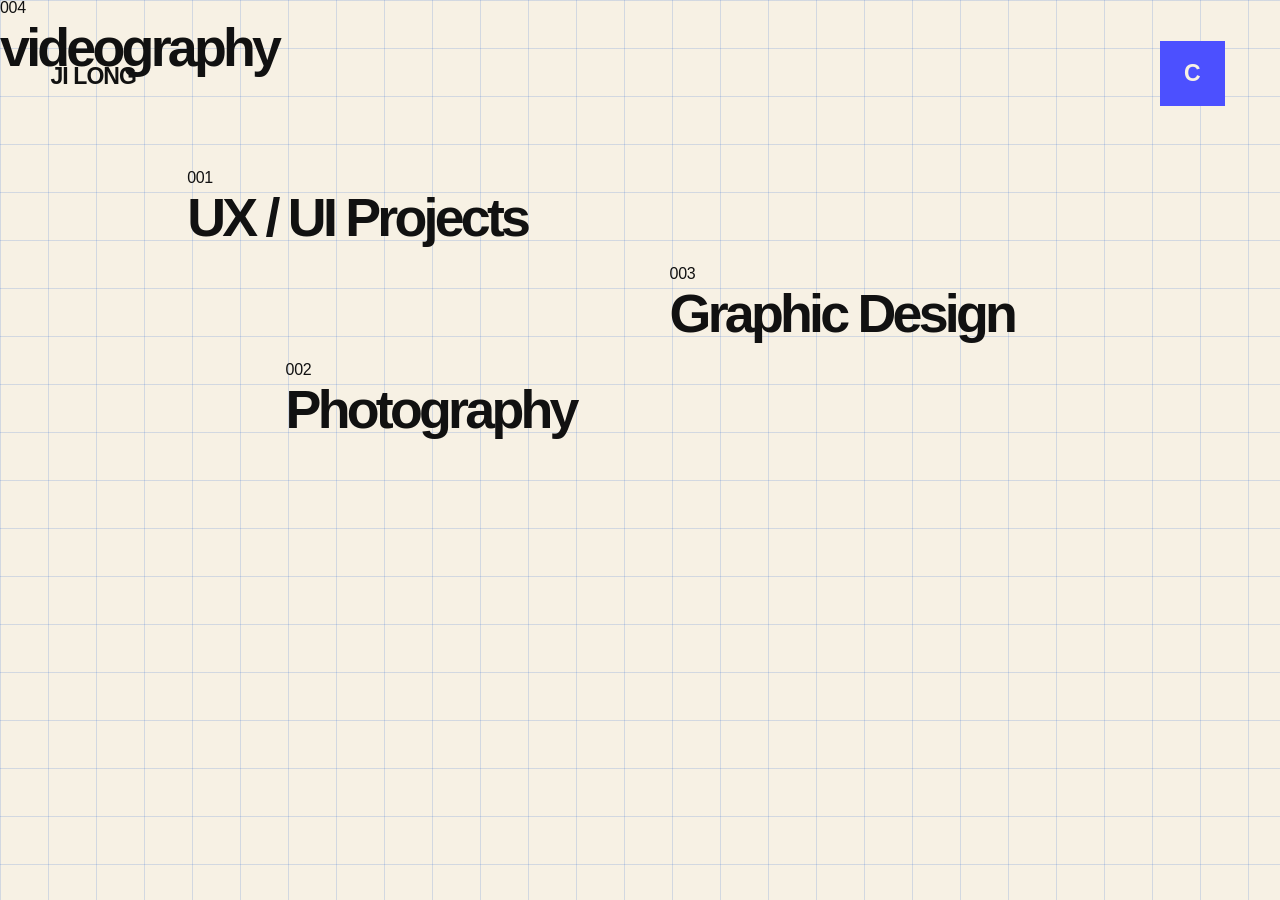
==== commit c2cac9c7: "Adding videography page" ====
--- a/index.html
+++ b/index.html
@@ -5,6 +5,7 @@
     <meta name="viewport" content="width=device-width, initial-scale=1.0" />
     <title>Ji Long Portfolio</title>
     <link rel="stylesheet" href="./css/main.css" />
+    <link rel="icon" type="image/png" href="./assets/images/Favicon.png" />
   </head>
   <body>
     <header class="site-header">
@@ -28,7 +29,11 @@
           <span class="entry-title">UX / UI Projects</span>
         </a>
 
-        <a class="home-entry home-entry--photo" href="photography.html">
+        <a
+          class="home-entry home-entry--photo"
+          href="photography.html"
+          data-transition
+        >
           <span class="entry-index">002</span>
           <span class="entry-title">Photography</span>
         </a>
@@ -42,10 +47,14 @@
           <span class="entry-title">Graphic Design</span>
         </a>
 
-        <!-- <a class="home-entry home-entry--about" href="about.html">
+        <a
+          class="home-entry home-entry--video"
+          href="video.html"
+          data-transition
+        >
           <span class="entry-index">004</span>
-          <span class="entry-title">Social Media Manegement</span>
-        </a> -->
+          <span class="entry-title">videography</span>
+        </a>
       </section>
     </main>
 
--- a/css/main.css
+++ b/css/main.css
@@ -387,6 +387,95 @@
   color: var(--color-bg);
 }
 
+/* Tablet */
+@media (max-width: 900px) {
+  .site-footer {
+    min-height: auto;
+    margin-top: calc(var(--grid-size) * 2);
+    padding: calc(var(--grid-size) * 1.2) var(--grid-size);
+  }
+  .footer-inner {
+    min-height: 62vh;
+    grid-template-columns: 1fr;
+    grid-template-rows: auto 1fr;
+    row-gap: calc(var(--grid-size) * 2);
+  }
+  .footer-right {
+    grid-column: 1;
+    grid-row: 1;
+    justify-self: stretch;
+    width: 100%;
+    max-width: none;
+    padding-top: 0;
+  }
+  .footer-left {
+    grid-column: 1;
+    grid-row: 2;
+    min-width: 0;
+    gap: var(--grid-size);
+  }
+  .footer-socials {
+    flex-flow: row wrap;
+    -moz-column-gap: calc(var(--grid-size) * 0.8);
+         column-gap: calc(var(--grid-size) * 0.8);
+    row-gap: calc(var(--grid-size) * 0.3);
+  }
+  .footer-socials a {
+    font-size: clamp(1.35rem, 3.5vw, 2rem);
+  }
+  .footer-title {
+    max-width: 9ch;
+    font-size: clamp(4rem, 14vw, 8rem);
+  }
+}
+/* Mobile */
+@media (max-width: 600px) {
+  .site-footer {
+    margin-top: calc(var(--grid-size) * 1.5);
+    padding: calc(var(--grid-size) * 1.1) calc(var(--grid-size) * 0.65) calc(var(--grid-size) * 0.75);
+  }
+  .footer-inner {
+    min-height: 70svh;
+    row-gap: calc(var(--grid-size) * 1.5);
+  }
+  .footer-left {
+    gap: calc(var(--grid-size) * 0.65);
+  }
+  .footer-label {
+    margin-bottom: calc(var(--grid-size) * 0.35);
+    font-size: 0.72rem;
+    letter-spacing: 0.18em;
+  }
+  .footer-socials {
+    flex-direction: column;
+    align-items: flex-start;
+    gap: calc(var(--grid-size) * 0.18);
+  }
+  .footer-socials a {
+    max-width: 100%;
+    font-size: clamp(1.2rem, 6vw, 1.55rem);
+    letter-spacing: 0.1em;
+    overflow-wrap: anywhere;
+  }
+  .footer-copy {
+    font-size: 0.72rem;
+    line-height: 1.45;
+    letter-spacing: 0.16em;
+  }
+  .footer-title {
+    max-width: 100%;
+    font-size: clamp(3.2rem, 17vw, 5.5rem);
+    line-height: 0.9;
+    letter-spacing: -0.05em;
+    overflow-wrap: anywhere;
+  }
+}
+/* Prevent hover movement on touch devices */
+@media (hover: none) {
+  .footer-socials a:hover {
+    transform: none;
+  }
+}
 .reveal {
   opacity: 0;
   transform: translateY(32px);
@@ -555,10 +644,6 @@
     top: auto;
     width: 100%;
     padding: calc(var(--grid-size) * 0.45) 0;
-    border-top: 1px solid rgba(17, 17, 17, 0.18);
-  }
-  .home-entry:last-of-type {
-    border-bottom: 1px solid rgba(17, 17, 17, 0.18);
   }
 }
 /* ================================
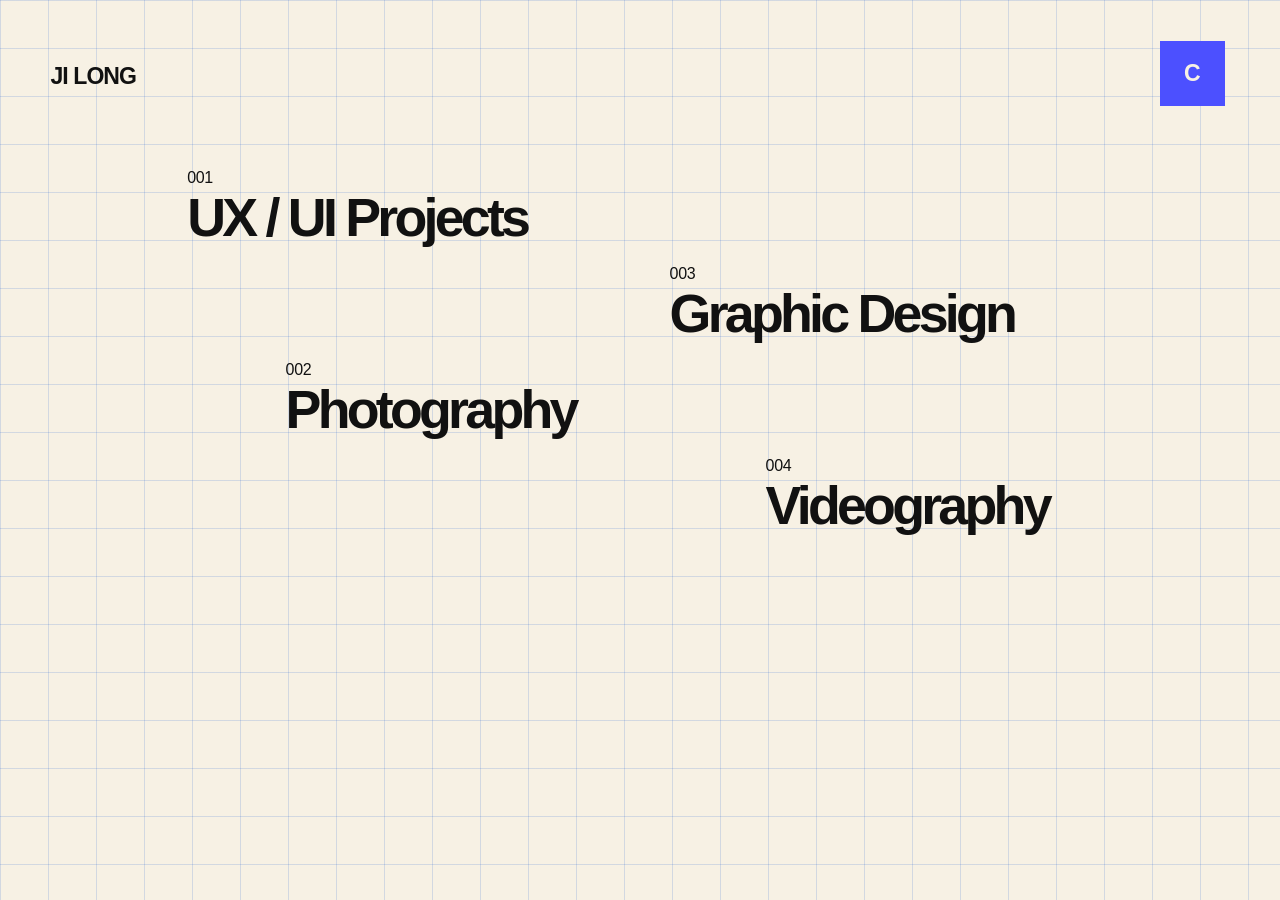
==== commit e66b7b94: "update" ====
--- a/index.html
+++ b/index.html
@@ -53,7 +53,7 @@
           data-transition
         >
           <span class="entry-index">004</span>
-          <span class="entry-title">videography</span>
+          <span class="entry-title">Videography</span>
         </a>
       </section>
     </main>
--- a/css/main.css
+++ b/css/main.css
@@ -576,7 +576,7 @@
   animation-delay: 240ms;
 }
 
-.home-entry--about {
+.home-entry--video {
   left: calc(var(--grid-size) * 15.95);
   top: calc(var(--grid-size) * 9.55);
   animation-delay: 320ms;
@@ -638,7 +638,7 @@
   .home-entry--ux,
   .home-entry--photo,
   .home-entry--graphic,
-  .home-entry--about {
+  .home-entry--video {
     position: relative;
     left: auto;
     top: auto;
